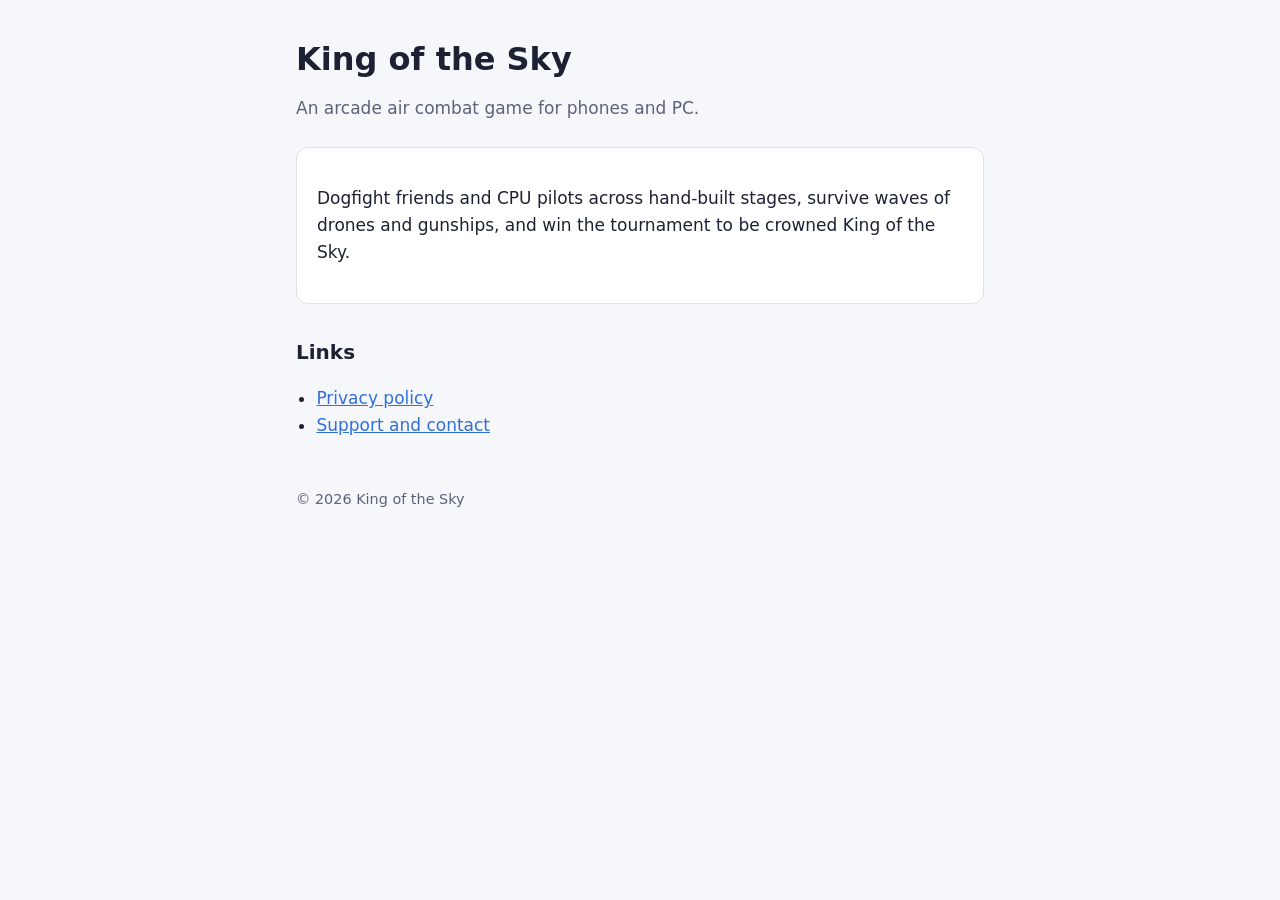
==== index.html @ 17318fa0 "King of the Sky's website: home page and privacy policy Co-Authored-By: Claude Opus 5.5 <noreply@ant" ====
<!doctype html>
<html lang="en">
<head>
	<meta charset="utf-8">
	<meta name="viewport" content="width=device-width, initial-scale=1">
	<title>King of the Sky</title>
	<meta name="description" content="King of the Sky, an arcade air combat game.">
	<link rel="stylesheet" href="style.css">
</head>
<body>
<main>
	<h1>King of the Sky</h1>
	<p class="muted">An arcade air combat game for phones and PC.</p>

	<div class="card">
		<p>Dogfight friends and CPU pilots across hand-built stages, survive
		waves of drones and gunships, and win the tournament to be crowned
		King of the Sky.</p>
	</div>

	<h2>Links</h2>
	<ul>
		<li><a href="privacy.html">Privacy policy</a></li>
		<li><a href="https://github.com/Benkliator/Benkliator.github.io/issues">Support and contact</a></li>
	</ul>

	<footer>&copy; 2026 King of the Sky</footer>
</main>
</body>
</html>
---- style.css ----
:root {
	--bg: #f6f7fb;
	--text: #1c2233;
	--muted: #5a6378;
	--accent: #2f6fdb;
	--card: #ffffff;
	--line: #dde1ea;
}
@media (prefers-color-scheme: dark) {
	:root {
		--bg: #12151f;
		--text: #e6e9f2;
		--muted: #9aa3b8;
		--accent: #7aa7ff;
		--card: #1b2030;
		--line: #2b3245;
	}
}
* { box-sizing: border-box; }
body {
	margin: 0;
	background: var(--bg);
	color: var(--text);
	font: 17px/1.6 system-ui, -apple-system, "Segoe UI", Roboto, sans-serif;
}
main {
	max-width: 720px;
	margin: 0 auto;
	padding: 40px 16px 64px;
}
h1 { font-size: 2rem; line-height: 1.2; margin: 0 0 8px; }
h2 { font-size: 1.25rem; margin: 32px 0 8px; }
p, li { color: var(--text); }
.muted { color: var(--muted); }
a { color: var(--accent); }
.card {
	background: var(--card);
	border: 1px solid var(--line);
	border-radius: 12px;
	padding: 20px;
	margin: 24px 0;
}
ul { padding-left: 1.2em; }
footer { margin-top: 48px; color: var(--muted); font-size: 0.9rem; }
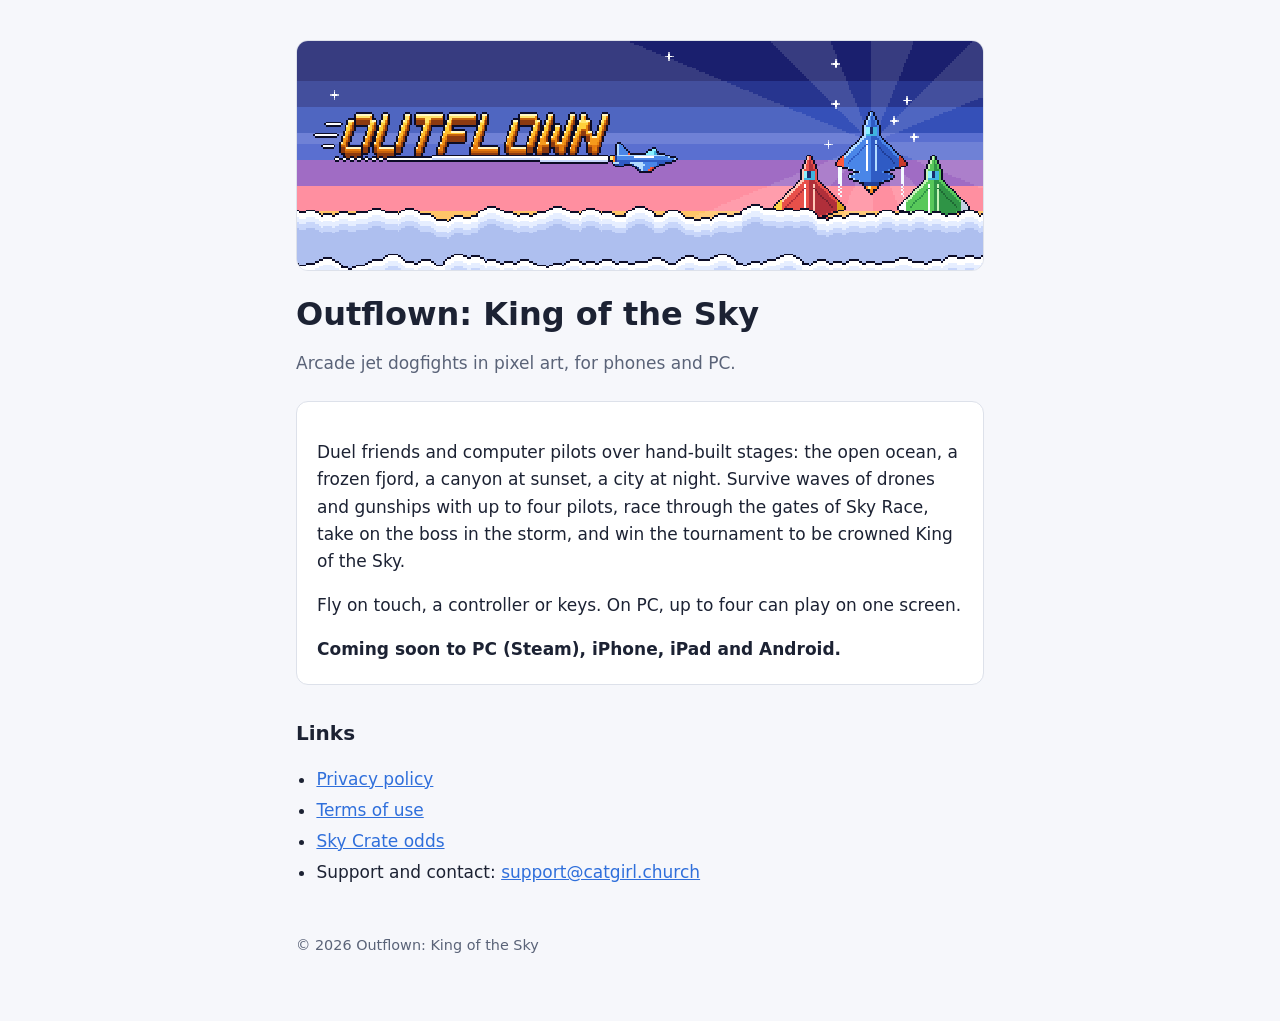
==== commit dc42bd9e: "Outflown: King of the Sky: the new name, the phone versions' privacy policy, terms and the Sky Crate" ====
--- a/index.html
+++ b/index.html
@@ -3,28 +3,52 @@
 <head>
 	<meta charset="utf-8">
 	<meta name="viewport" content="width=device-width, initial-scale=1">
-	<title>King of the Sky</title>
-	<meta name="description" content="King of the Sky, an arcade air combat game.">
+	<title>Outflown: King of the Sky</title>
+	<meta name="description" content="Outflown: King of the Sky. Arcade jet dogfights in pixel art, coming soon to PC (Steam), iPhone, iPad and Android.">
+	<meta property="og:title" content="Outflown: King of the Sky">
+	<meta property="og:description" content="Arcade jet dogfights in pixel art. Coming soon to PC (Steam), iPhone, iPad and Android.">
+	<meta property="og:type" content="website">
+	<meta property="og:url" content="https://benkliator.github.io/">
+	<meta property="og:image" content="https://benkliator.github.io/banner.png">
+	<meta name="twitter:card" content="summary_large_image">
+	<link rel="icon" type="image/png" href="icon.png">
+	<link rel="apple-touch-icon" href="icon.png">
 	<link rel="stylesheet" href="style.css">
 </head>
 <body>
 <main>
-	<h1>King of the Sky</h1>
-	<p class="muted">An arcade air combat game for phones and PC.</p>
+	<img class="hero" src="banner.png" width="1500" height="500" alt="Outflown: King of the Sky. Pixel-art jets over a sea of clouds.">
+
+	<h1>Outflown: King of the Sky</h1>
+	<p class="muted">Arcade jet dogfights in pixel art, for phones and PC.</p>
 
 	<div class="card">
-		<p>Dogfight friends and CPU pilots across hand-built stages, survive
-		waves of drones and gunships, and win the tournament to be crowned
-		King of the Sky.</p>
+		<p>Duel friends and computer pilots over hand-built stages: the open
+		ocean, a frozen fjord, a canyon at sunset, a city at night. Survive
+		waves of drones and gunships with up to four pilots, race through the
+		gates of Sky Race, take on the boss in the storm, and win the
+		tournament to be crowned King of the Sky.</p>
+		<p>Fly on touch, a controller or keys. On PC, up to four can play on
+		one screen.</p>
+		<p class="soon">Coming soon to PC (Steam), iPhone, iPad and Android.</p>
 	</div>
+
+	<!-- The trailer: once it's on YouTube, put its video id in place of VIDEO_ID and take this comment's marks away.
+	<div class="video">
+		<iframe src="https://www.youtube-nocookie.com/embed/VIDEO_ID" title="Outflown: King of the Sky – Official Trailer"
+			allow="accelerometer; encrypted-media; gyroscope; picture-in-picture" allowfullscreen loading="lazy"></iframe>
+	</div>
+	-->
 
 	<h2>Links</h2>
 	<ul>
 		<li><a href="privacy.html">Privacy policy</a></li>
-		<li><a href="https://github.com/Benkliator/Benkliator.github.io/issues">Support and contact</a></li>
+		<li><a href="terms.html">Terms of use</a></li>
+		<li><a href="odds.html">Sky Crate odds</a></li>
+		<li>Support and contact: <a href="mailto:support@catgirl.church">support@catgirl.church</a></li>
 	</ul>
 
-	<footer>&copy; 2026 King of the Sky</footer>
+	<footer>&copy; 2026 Outflown: King of the Sky</footer>
 </main>
 </body>
 </html>
--- a/style.css
+++ b/style.css
@@ -30,6 +30,7 @@
 }
 h1 { font-size: 2rem; line-height: 1.2; margin: 0 0 8px; }
 h2 { font-size: 1.25rem; margin: 32px 0 8px; }
+h3 { font-size: 1.05rem; margin: 24px 0 4px; }
 p, li { color: var(--text); }
 .muted { color: var(--muted); }
 a { color: var(--accent); }
@@ -41,4 +42,47 @@
 	margin: 24px 0;
 }
 ul { padding-left: 1.2em; }
+li { margin: 4px 0; }
 footer { margin-top: 48px; color: var(--muted); font-size: 0.9rem; }
+
+/* The home page's banner: pixel art, shown in whole pixels. */
+.hero {
+	display: block;
+	width: 100%;
+	height: auto;
+	border-radius: 12px;
+	border: 1px solid var(--line);
+	image-rendering: pixelated;
+	margin: 0 0 24px;
+}
+.soon {
+	font-weight: 600;
+	margin: 16px 0 0;
+}
+.video {
+	position: relative;
+	padding-top: 56.25%;
+	margin: 24px 0;
+	border-radius: 12px;
+	overflow: hidden;
+	border: 1px solid var(--line);
+}
+.video iframe {
+	position: absolute;
+	inset: 0;
+	width: 100%;
+	height: 100%;
+	border: 0;
+}
+table {
+	border-collapse: collapse;
+	width: 100%;
+	margin: 12px 0;
+}
+th, td {
+	text-align: left;
+	padding: 8px 10px;
+	border-bottom: 1px solid var(--line);
+}
+th { color: var(--muted); font-weight: 600; }
+td.num, th.num { text-align: right; }
